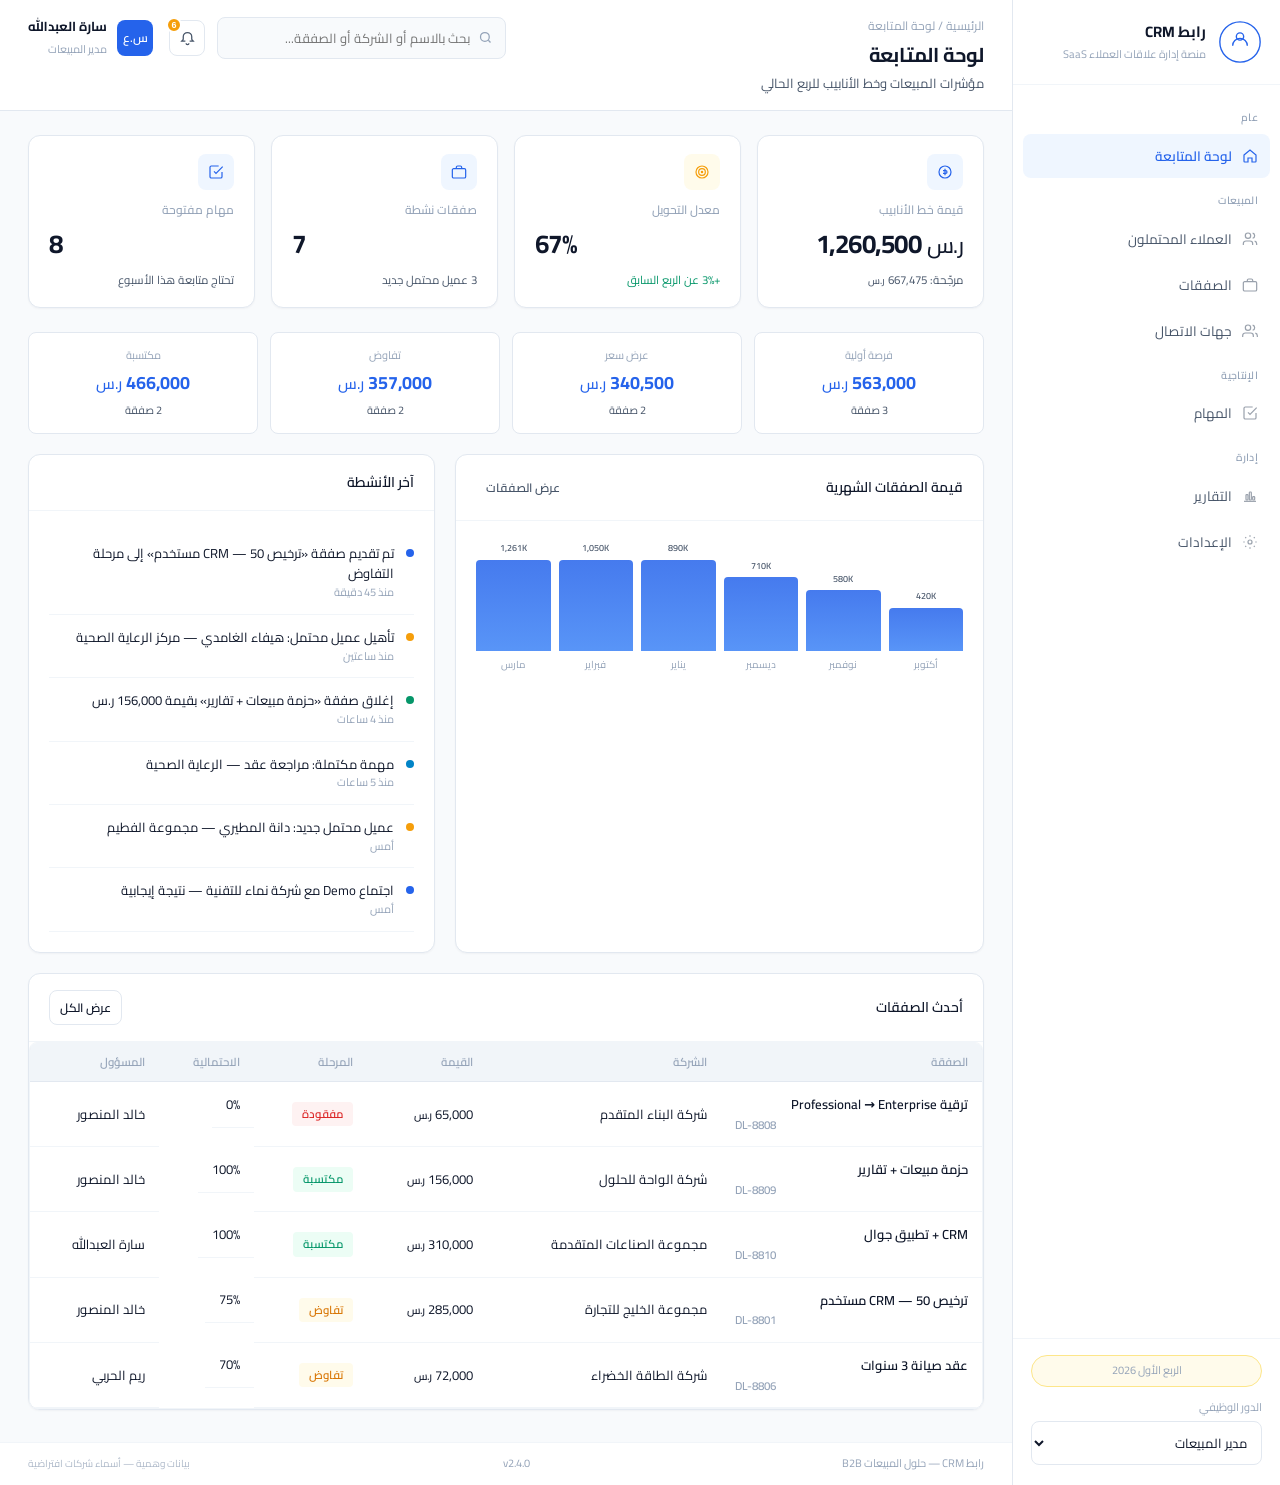
==== index.html @ c5cd6b54 "Portfolio demo — CRM SaaS platform Co-authored-by: Cursor <cursoragent@cursor.com>" ====
<!DOCTYPE html>
<html lang="ar" dir="rtl">
<head>
  <meta charset="UTF-8" />
  <meta name="viewport" content="width=device-width, initial-scale=1" />
  <title>رابط CRM | منصة إدارة علاقات العملاء SaaS</title>
  <meta name="description" content="رابط CRM — منصة إدارة علاقات العملاء SaaS للشركات السعودية" />
  <link rel="preconnect" href="https://fonts.googleapis.com" />
  <link rel="preconnect" href="https://fonts.gstatic.com" crossorigin />
  <link href="https://fonts.googleapis.com/css2?family=Cairo:wght@400;500;600;700&display=swap" rel="stylesheet" />
  <link rel="stylesheet" href="css/styles.css" />
</head>
<body>
  <div id="app" class="shell">
    <aside class="sidebar">
      <header class="brand">
        <div class="brand-seal" aria-hidden="true">
          <svg viewBox="0 0 48 48"><circle cx="24" cy="24" r="22" fill="none" stroke="currentColor" stroke-width="1.5"/><path d="M16 28c0-4.4 3.6-8 8-8s8 3.6 8 8" fill="none" stroke="currentColor" stroke-width="1.5"/><circle cx="24" cy="18" r="4" fill="none" stroke="currentColor" stroke-width="1.5"/></svg>
        </div>
        <div class="brand-text">
          <span class="brand-org">رابط CRM</span>
          <span class="brand-sys">منصة إدارة علاقات العملاء SaaS</span>
        </div>
      </header>
      <nav id="nav" class="nav" aria-label="القائمة الرئيسية"></nav>
      <div class="sidebar-meta">
        <div class="term-pill">الربع الأول <span class="num">2026</span></div>
        <label class="field-label" for="role-select">الدور الوظيفي</label>
        <select id="role-select" class="select">
          <option value="manager">مدير المبيعات</option>
          <option value="rep">مندوب مبيعات</option>
          <option value="admin">مسؤول النظام</option>
        </select>
      </div>
    </aside>
    <div class="workspace">
      <header class="topbar">
        <div class="topbar-start">
          <nav class="breadcrumb" id="breadcrumb" aria-label="مسار التنقل"></nav>
          <h1 id="page-title" class="page-title"></h1>
          <p id="page-sub" class="page-sub"></p>
        </div>
        <div class="topbar-end">
          <label class="search-field">
            <svg width="15" height="15" viewBox="0 0 24 24" fill="none" stroke="currentColor" stroke-width="2"><circle cx="11" cy="11" r="7"/><path d="M20 20l-3.5-3.5"/></svg>
            <input type="search" id="global-search" placeholder="بحث بالاسم أو الشركة أو الصفقة..." />
          </label>
          <button type="button" class="icon-btn" id="notif-btn" aria-label="الإشعارات">
            <svg width="17" height="17" viewBox="0 0 24 24" fill="none" stroke="currentColor" stroke-width="1.8"><path d="M15 17h5l-1.4-1.4A2 2 0 0 1 18 14.2V11a6 6 0 1 0-12 0v3.2c0 .5-.2 1-.6 1.4L4 17h5"/><path d="M10 20a2 2 0 0 0 4 0"/></svg>
            <span class="badge-count">6</span>
          </button>
          <div class="profile">
            <div class="profile-avatar">س.ع</div>
            <div class="profile-info">
              <strong>سارة العبدالله</strong>
              <span id="profile-role">مدير المبيعات</span>
            </div>
          </div>
        </div>
      </header>
      <main id="view" class="content"></main>
      <footer class="app-footer">
        <span>رابط CRM — حلول المبيعات B2B</span>
        <span class="num">v2.4.0</span>
        <span class="footer-note">بيانات وهمية — أسماء شركات افتراضية</span>
      </footer>
    </div>
  </div>
  <div id="toast" class="toast" role="status" hidden></div>
  <div id="modal-root"></div>
  <script src="js/utils.js"></script>
  <script src="js/mock-api.js"></script>
  <script src="js/app.js"></script>
</body>
</html>
---- css/styles.css ----
:root {
  --primary: #2563eb;
  --primary-hover: #1d4ed8;
  --primary-soft: #eff6ff;
  --accent: #f59e0b;
  --accent-soft: #fffbeb;
  --bg: #f8fafc;
  --surface: #ffffff;
  --surface-alt: #f1f5f9;
  --border: #e2e8f0;
  --border-light: #f1f5f9;
  --text: #0f172a;
  --text-secondary: #475569;
  --text-muted: #94a3b8;
  --success: #059669;
  --success-bg: #ecfdf5;
  --warn: #d97706;
  --warn-bg: #fffbeb;
  --info: #0284c7;
  --info-bg: #f0f9ff;
  --danger: #dc2626;
  --danger-bg: #fef2f2;
  --radius: 8px;
  --radius-lg: 12px;
  --shadow-sm: 0 1px 2px rgba(15,23,42,.04);
  --shadow: 0 2px 8px rgba(15,23,42,.06);
  --font: "Cairo", system-ui, sans-serif;
  --sidebar-w: 268px;
}

*, *::before, *::after { box-sizing: border-box; margin: 0; padding: 0; }

body {
  font-family: var(--font);
  background: var(--bg);
  color: var(--text);
  font-size: 14px;
  line-height: 1.6;
  -webkit-font-smoothing: antialiased;
}

.shell { display: flex; min-height: 100vh; }

/* ── Sidebar ── */
.sidebar {
  width: var(--sidebar-w);
  background: var(--surface);
  border-left: 1px solid var(--border);
  display: flex;
  flex-direction: column;
  flex-shrink: 0;
}

.brand {
  display: flex;
  align-items: center;
  gap: 12px;
  padding: 20px 18px;
  border-bottom: 1px solid var(--border-light);
}
.brand-seal { width: 44px; height: 44px; color: var(--primary); flex-shrink: 0; }
.brand-org { display: block; font-size: 15px; font-weight: 700; color: var(--text); }
.brand-sys { display: block; font-size: 11px; color: var(--text-muted); margin-top: 2px; }

.nav { padding: 12px 10px; flex: 1; display: flex; flex-direction: column; gap: 2px; }
.nav-section { font-size: 10.5px; font-weight: 600; color: var(--text-muted); padding: 12px 12px 6px; letter-spacing: 0.03em; }
.nav-item {
  display: flex; align-items: center; gap: 10px;
  width: 100%; padding: 9px 12px;
  border: none; background: none;
  border-radius: var(--radius);
  font-family: inherit; font-size: 13.5px;
  color: var(--text-secondary);
  cursor: pointer; text-align: right;
  transition: background .15s, color .15s;
}
.nav-item svg { opacity: .55; flex-shrink: 0; }
.nav-item:hover { background: var(--surface-alt); color: var(--text); }
.nav-item.active { background: var(--primary-soft); color: var(--primary); font-weight: 600; }
.nav-item.active svg { opacity: 1; color: var(--primary); }

.sidebar-meta {
  padding: 16px 18px 20px;
  border-top: 1px solid var(--border-light);
}
.term-pill {
  font-size: 11px; color: var(--text-muted);
  background: var(--accent-soft);
  border: 1px solid #fde68a;
  padding: 6px 10px; border-radius: 20px;
  margin-bottom: 12px; text-align: center;
}
.field-label { font-size: 11px; color: var(--text-muted); display: block; margin-bottom: 4px; }
.select {
  width: 100%; padding: 8px 10px;
  border: 1px solid var(--border);
  border-radius: var(--radius);
  font-family: inherit; font-size: 13px;
  background: var(--surface); color: var(--text);
}

/* ── Workspace ── */
.workspace { flex: 1; display: flex; flex-direction: column; min-width: 0; }

.topbar {
  background: var(--surface);
  border-bottom: 1px solid var(--border);
  padding: 16px 28px;
  display: flex; justify-content: space-between; align-items: flex-start;
  gap: 20px; flex-wrap: wrap;
}
.breadcrumb { font-size: 12px; color: var(--text-muted); margin-bottom: 4px; }
.breadcrumb a { color: var(--text-muted); text-decoration: none; }
.breadcrumb a:hover { color: var(--primary); }
.page-title { font-size: 20px; font-weight: 700; color: var(--text); letter-spacing: -0.01em; }
.page-sub { font-size: 13px; color: var(--text-secondary); margin-top: 2px; }

.topbar-end { display: flex; align-items: center; gap: 12px; }
.search-field {
  display: flex; align-items: center; gap: 8px;
  background: var(--bg); border: 1px solid var(--border);
  border-radius: var(--radius); padding: 0 12px;
}
.search-field input {
  border: none; background: none; outline: none;
  font-family: inherit; font-size: 13px;
  padding: 8px 0; width: 240px; color: var(--text);
}
.search-field svg { color: var(--text-muted); flex-shrink: 0; }

.icon-btn {
  position: relative; width: 36px; height: 36px;
  border: 1px solid var(--border); border-radius: var(--radius);
  background: var(--surface); cursor: pointer;
  color: var(--text-secondary);
  display: grid; place-items: center;
}
.badge-count {
  position: absolute; top: -4px; left: -4px;
  background: var(--accent); color: #fff;
  font-size: 9px; font-weight: 700;
  min-width: 16px; height: 16px;
  border-radius: 8px; display: grid; place-items: center;
  border: 2px solid var(--surface);
}

.profile { display: flex; align-items: center; gap: 10px; padding-right: 4px; }
.profile-avatar {
  width: 36px; height: 36px; border-radius: var(--radius);
  background: var(--primary); color: #fff;
  font-size: 12px; font-weight: 600;
  display: grid; place-items: center;
}
.profile-info strong { display: block; font-size: 13px; }
.profile-info span { font-size: 11px; color: var(--text-muted); }

.content { flex: 1; padding: 24px 28px 32px; }

.app-footer {
  padding: 12px 28px;
  border-top: 1px solid var(--border-light);
  background: var(--surface);
  display: flex; justify-content: space-between; align-items: center; flex-wrap: wrap; gap: 8px;
  font-size: 11px; color: var(--text-muted);
}
.footer-note { font-size: 10px; opacity: .75; }

/* أرقام موحّدة — إنجليزية دائماً */
.num, .stat-value, .amount, td.num, th.num {
  font-variant-numeric: tabular-nums;
  font-feature-settings: "tnum";
  direction: ltr;
  unicode-bidi: embed;
  display: inline-block;
}
.stat-value.num { display: block; }
.num-suffix { font-size: .85em; font-weight: 500; direction: rtl; unicode-bidi: normal; display: inline; }

.content { animation: fadeIn .25s ease; }
@keyframes fadeIn { from { opacity: 0; transform: translateY(4px); } to { opacity: 1; transform: none; } }
thead th { position: sticky; top: 0; z-index: 1; }
.table-wrap { max-height: 520px; overflow: auto; border-radius: var(--radius); border: 1px solid var(--border-light); }
.table-wrap table { margin: 0; }
.table-wrap thead th { box-shadow: 0 1px 0 var(--border); }
.btn:focus-visible, .nav-item:focus-visible, .select:focus-visible, input:focus-visible {
  outline: 2px solid var(--primary); outline-offset: 2px;
}
.card { transition: box-shadow .2s; }
.card:hover { box-shadow: var(--shadow); }

/* ── Layout helpers ── */
.grid-stats { display: grid; grid-template-columns: repeat(4, 1fr); gap: 16px; margin-bottom: 24px; }
.grid-2 { display: grid; grid-template-columns: 1.3fr 1fr; gap: 20px; }
.grid-3 { display: grid; grid-template-columns: repeat(3, 1fr); gap: 16px; }

@media (max-width: 1200px) { .grid-stats { grid-template-columns: repeat(2, 1fr); } .grid-2, .grid-3 { grid-template-columns: 1fr; } }
@media (max-width: 900px) {
  .sidebar { display: none; }
  .content { padding: 16px; }
  .grid-stats { grid-template-columns: 1fr; }
  .kanban-board { flex-direction: column; }
  .kanban-col { min-width: 100%; }
}

/* ── Cards ── */
.card {
  background: var(--surface);
  border: 1px solid var(--border);
  border-radius: var(--radius-lg);
  box-shadow: var(--shadow-sm);
}
.card-pad { padding: 20px; }
.card-head {
  display: flex; justify-content: space-between; align-items: center;
  padding: 16px 20px;
  border-bottom: 1px solid var(--border-light);
}
.card-head h2 { font-size: 14px; font-weight: 600; }
.card-body { padding: 20px; }

.stat-card { padding: 18px 20px; }
.stat-label { font-size: 12px; color: var(--text-muted); font-weight: 500; }
.stat-value { font-size: 26px; font-weight: 700; margin: 4px 0 6px; letter-spacing: -0.02em; }
.stat-meta { font-size: 11.5px; color: var(--text-secondary); }
.stat-meta.up { color: var(--success); }
.stat-meta.down { color: var(--danger); }
.stat-icon {
  width: 36px; height: 36px; border-radius: var(--radius);
  background: var(--primary-soft); color: var(--primary);
  display: grid; place-items: center; margin-bottom: 10px;
}
.stat-icon.accent { background: var(--accent-soft); color: var(--accent); }

/* ── Table ── */
table { width: 100%; border-collapse: collapse; font-size: 13px; }
thead th {
  text-align: right; padding: 10px 14px;
  font-size: 11.5px; font-weight: 600;
  color: var(--text-muted);
  background: var(--surface-alt);
  border-bottom: 1px solid var(--border);
  white-space: nowrap;
}
tbody td {
  padding: 12px 14px;
  border-bottom: 1px solid var(--border-light);
  vertical-align: middle;
}
tbody tr:hover td { background: var(--surface-alt); }
.td-primary { font-weight: 600; color: var(--text); }
.td-sub { font-size: 11.5px; color: var(--text-muted); display: block; margin-top: 1px; }

/* ── Tags ── */
.tag {
  display: inline-flex; align-items: center;
  padding: 3px 10px; border-radius: 4px;
  font-size: 11.5px; font-weight: 600; white-space: nowrap;
}
.tag-success { background: var(--success-bg); color: var(--success); }
.tag-warn { background: var(--warn-bg); color: var(--warn); }
.tag-info { background: var(--info-bg); color: var(--info); }
.tag-danger { background: var(--danger-bg); color: var(--danger); }
.tag-neutral { background: var(--surface-alt); color: var(--text-secondary); border: 1px solid var(--border-light); }
.tag-accent { background: var(--accent-soft); color: var(--warn); }

/* ── Buttons ── */
.btn {
  display: inline-flex; align-items: center; gap: 6px;
  padding: 7px 14px; border-radius: var(--radius);
  font-family: inherit; font-size: 13px; font-weight: 600;
  cursor: pointer; border: 1px solid transparent;
  transition: all .15s; white-space: nowrap;
}
.btn-primary { background: var(--primary); color: #fff; }
.btn-primary:hover { background: var(--primary-hover); }
.btn-accent { background: var(--accent); color: #fff; }
.btn-accent:hover { background: #d97706; }
.btn-secondary { background: var(--surface); color: var(--text); border-color: var(--border); }
.btn-secondary:hover { border-color: var(--primary); color: var(--primary); }
.btn-ghost { background: none; color: var(--text-secondary); border: none; padding: 7px 10px; }
.btn-ghost:hover { color: var(--primary); background: var(--primary-soft); }
.btn-sm { padding: 5px 10px; font-size: 12px; }
.btn-group { display: flex; gap: 6px; flex-wrap: wrap; }

/* ── Progress ── */
.progress-track { height: 6px; background: var(--border-light); border-radius: 3px; overflow: hidden; margin-top: 6px; }
.progress-fill { height: 100%; background: var(--primary); border-radius: 3px; transition: width .4s ease; }
.progress-fill.accent { background: var(--accent); }

/* ── Pipeline ── */
.pipeline { display: flex; gap: 0; margin: 16px 0; overflow-x: auto; }
.pipe-step {
  flex: 1; text-align: center; padding: 12px 8px; min-width: 90px;
  border: 1px solid var(--border-light);
  border-left: none; background: var(--surface-alt);
  font-size: 11px; color: var(--text-muted);
}
.pipe-step:first-child { border-radius: 0 var(--radius) var(--radius) 0; border-left: 1px solid var(--border-light); }
.pipe-step:last-child { border-radius: var(--radius) 0 0 var(--radius); }
.pipe-step.done { background: var(--success-bg); color: var(--success); border-color: #a7f3d0; }
.pipe-step.active { background: var(--primary-soft); color: var(--primary); border-color: #bfdbfe; font-weight: 600; }
.pipe-step.lost { background: var(--danger-bg); color: var(--danger); border-color: #fecaca; }
.pipe-num { display: block; font-size: 13px; font-weight: 700; margin-bottom: 2px; }

/* ── Kanban ── */
.view-toggle { display: flex; gap: 4px; background: var(--surface-alt); padding: 3px; border-radius: var(--radius); }
.view-toggle button {
  padding: 5px 12px; border: none; background: none;
  font-family: inherit; font-size: 12px; font-weight: 600;
  color: var(--text-muted); cursor: pointer; border-radius: 6px;
}
.view-toggle button.active { background: var(--surface); color: var(--primary); box-shadow: var(--shadow-sm); }

.kanban-board { display: flex; gap: 12px; overflow-x: auto; padding-bottom: 8px; min-height: 420px; }
.kanban-col {
  flex: 1; min-width: 220px; max-width: 280px;
  background: var(--surface-alt); border-radius: var(--radius-lg);
  border: 1px solid var(--border-light);
  display: flex; flex-direction: column;
}
.kanban-col-head {
  padding: 12px 14px; border-bottom: 1px solid var(--border-light);
  display: flex; justify-content: space-between; align-items: center;
}
.kanban-col-head h3 { font-size: 12.5px; font-weight: 600; }
.kanban-col-meta { font-size: 10.5px; color: var(--text-muted); }
.kanban-cards { padding: 10px; flex: 1; display: flex; flex-direction: column; gap: 8px; overflow-y: auto; max-height: 480px; }

.deal-card {
  background: var(--surface); border: 1px solid var(--border);
  border-radius: var(--radius); padding: 12px;
  cursor: pointer; transition: border-color .15s, box-shadow .15s;
}
.deal-card:hover { border-color: var(--primary); box-shadow: var(--shadow-sm); }
.deal-card h4 { font-size: 13px; margin-bottom: 4px; line-height: 1.4; }
.deal-card .company { font-size: 11.5px; color: var(--text-muted); margin-bottom: 8px; }
.deal-card-footer { display: flex; justify-content: space-between; align-items: center; margin-top: 8px; padding-top: 8px; border-top: 1px solid var(--border-light); }
.deal-value { font-size: 13px; font-weight: 700; color: var(--primary); }
.deal-prob { font-size: 10.5px; color: var(--text-muted); }

.score-bar { display: flex; align-items: center; gap: 8px; }
.score-track { flex: 1; height: 4px; background: var(--border-light); border-radius: 2px; overflow: hidden; }
.score-fill { height: 100%; border-radius: 2px; }
.score-fill.high { background: var(--success); }
.score-fill.mid { background: var(--accent); }
.score-fill.low { background: var(--danger); }

/* ── Chart ── */
.bar-chart { display: flex; align-items: flex-end; gap: 8px; height: 160px; padding-bottom: 28px; }
.bar-col { flex: 1; display: flex; flex-direction: column; align-items: center; height: 100%; justify-content: flex-end; }
.bar-fill { width: 100%; background: linear-gradient(180deg, var(--primary) 0%, #3b82f6 100%); border-radius: 4px 4px 0 0; opacity: .85; min-height: 8px; transition: height .5s ease; }
.bar-label { font-size: 10px; color: var(--text-muted); margin-top: 6px; }
.bar-value { font-size: 9px; color: var(--text-secondary); margin-bottom: 4px; font-weight: 600; }

/* ── Person / contact cards ── */
.person-grid { display: grid; grid-template-columns: repeat(auto-fill, minmax(280px, 1fr)); gap: 16px; }
.person-card { padding: 18px; }
.person-card h3 { font-size: 14px; margin-bottom: 2px; }
.person-card .dept { font-size: 12px; color: var(--text-muted); }
.person-stat { display: flex; justify-content: space-between; margin-top: 14px; padding-top: 14px; border-top: 1px solid var(--border-light); font-size: 12px; }
.person-stat strong { font-size: 18px; color: var(--primary); }
.contact-meta { display: flex; flex-direction: column; gap: 4px; margin-top: 12px; font-size: 12px; color: var(--text-secondary); }

/* ── Report tiles ── */
.report-tile {
  padding: 18px; cursor: pointer;
  transition: border-color .15s, box-shadow .15s;
}
.report-tile:hover { border-color: var(--primary); box-shadow: var(--shadow); }
.report-tile h3 { font-size: 14px; margin: 8px 0 4px; }
.report-tile p { font-size: 12px; color: var(--text-muted); line-height: 1.5; }
.report-meta { font-size: 11px; color: var(--text-secondary); margin-top: 10px; }
.report-icon { font-size: 24px; }

/* ── Settings ── */
.settings-section { margin-bottom: 20px; }
.settings-section h3 { font-size: 14px; margin-bottom: 12px; padding-bottom: 8px; border-bottom: 1px solid var(--border-light); }
.stage-list { list-style: none; }
.stage-item {
  display: flex; justify-content: space-between; align-items: center;
  padding: 10px 0; border-bottom: 1px solid var(--border-light); font-size: 13px;
}
.stage-dot { width: 10px; height: 10px; border-radius: 50%; margin-left: 10px; }
.integration-row {
  display: flex; justify-content: space-between; align-items: center;
  padding: 12px 0; border-bottom: 1px solid var(--border-light);
}
.integration-row:last-child { border-bottom: none; }
.integration-info strong { display: block; font-size: 13px; }
.integration-info span { font-size: 11.5px; color: var(--text-muted); }

/* ── Filters ── */
.toolbar { display: flex; gap: 10px; flex-wrap: wrap; margin-bottom: 16px; align-items: center; justify-content: space-between; }
.toolbar-start, .toolbar-end { display: flex; gap: 10px; flex-wrap: wrap; align-items: center; }
.toolbar .select, .toolbar input {
  padding: 7px 12px; border: 1px solid var(--border);
  border-radius: var(--radius); font-family: inherit; font-size: 13px;
  background: var(--surface); color: var(--text);
}

/* ── Activity feed ── */
.activity-list { list-style: none; }
.activity-item {
  display: flex; gap: 12px; padding: 12px 0;
  border-bottom: 1px solid var(--border-light);
  font-size: 13px;
}
.activity-dot { width: 8px; height: 8px; border-radius: 50%; background: var(--primary); margin-top: 6px; flex-shrink: 0; }
.activity-dot.won { background: var(--success); }
.activity-dot.lead { background: var(--accent); }
.activity-dot.task { background: var(--info); }
.activity-time { font-size: 11px; color: var(--text-muted); white-space: nowrap; }

/* ── Tasks ── */
.task-row { display: flex; align-items: flex-start; gap: 12px; }
.task-check {
  width: 18px; height: 18px; border: 2px solid var(--border);
  border-radius: 4px; cursor: pointer; flex-shrink: 0; margin-top: 2px;
  display: grid; place-items: center; transition: all .15s;
}
.task-check.done { background: var(--success); border-color: var(--success); color: #fff; font-size: 11px; }
.task-row.done .task-title { text-decoration: line-through; color: var(--text-muted); }
.priority-high { color: var(--danger); }
.priority-medium { color: var(--warn); }
.priority-low { color: var(--text-muted); }

/* ── Modal ── */
.modal-overlay {
  position: fixed; inset: 0; background: rgba(15,23,42,.4);
  display: grid; place-items: center; z-index: 300; padding: 20px;
}
.modal {
  background: var(--surface); border-radius: var(--radius-lg);
  width: min(520px, 100%); max-height: 90vh; overflow-y: auto;
  box-shadow: 0 16px 48px rgba(15,23,42,.15);
  border: 1px solid var(--border);
}
.modal-header { padding: 18px 22px; border-bottom: 1px solid var(--border-light); }
.modal-header h3 { font-size: 16px; }
.modal-body { padding: 22px; font-size: 13px; color: var(--text-secondary); line-height: 1.7; }
.modal-footer { padding: 14px 22px; border-top: 1px solid var(--border-light); display: flex; gap: 8px; justify-content: flex-start; }
.modal-kpi { display: grid; grid-template-columns: repeat(2, 1fr); gap: 12px; margin: 16px 0; }
.modal-kpi-item { background: var(--surface-alt); padding: 12px; border-radius: var(--radius); }
.modal-kpi-item span { font-size: 11px; color: var(--text-muted); display: block; }
.modal-kpi-item strong { font-size: 15px; color: var(--text); }

/* ── Misc ── */
.toast {
  position: fixed; bottom: 24px; left: 50%; transform: translateX(-50%);
  background: var(--text); color: #fff;
  padding: 10px 20px; border-radius: var(--radius);
  font-size: 13px; z-index: 400; box-shadow: var(--shadow);
}
.loading-state { display: flex; align-items: center; justify-content: center; gap: 10px; padding: 60px; color: var(--text-muted); }
.spinner { width: 20px; height: 20px; border: 2px solid var(--border); border-top-color: var(--primary); border-radius: 50%; animation: spin .7s linear infinite; }
@keyframes spin { to { transform: rotate(360deg); } }
.empty-state { text-align: center; padding: 48px 20px; color: var(--text-muted); font-size: 13px; }
.kpi-row { display: flex; gap: 24px; flex-wrap: wrap; margin-top: 8px; }
.kpi-item span { font-size: 11px; color: var(--text-muted); }
.kpi-item strong { display: block; font-size: 15px; margin-top: 2px; }

.stage-summary { display: grid; grid-template-columns: repeat(4, 1fr); gap: 12px; margin-bottom: 20px; }
.stage-summary-item {
  background: var(--surface); border: 1px solid var(--border);
  border-radius: var(--radius); padding: 14px; text-align: center;
}
.stage-summary-item .label { font-size: 11px; color: var(--text-muted); }
.stage-summary-item .value { font-size: 18px; font-weight: 700; color: var(--primary); margin: 4px 0; }
.stage-summary-item .count { font-size: 11px; color: var(--text-secondary); }

@media (max-width: 900px) { .stage-summary { grid-template-columns: repeat(2, 1fr); } }
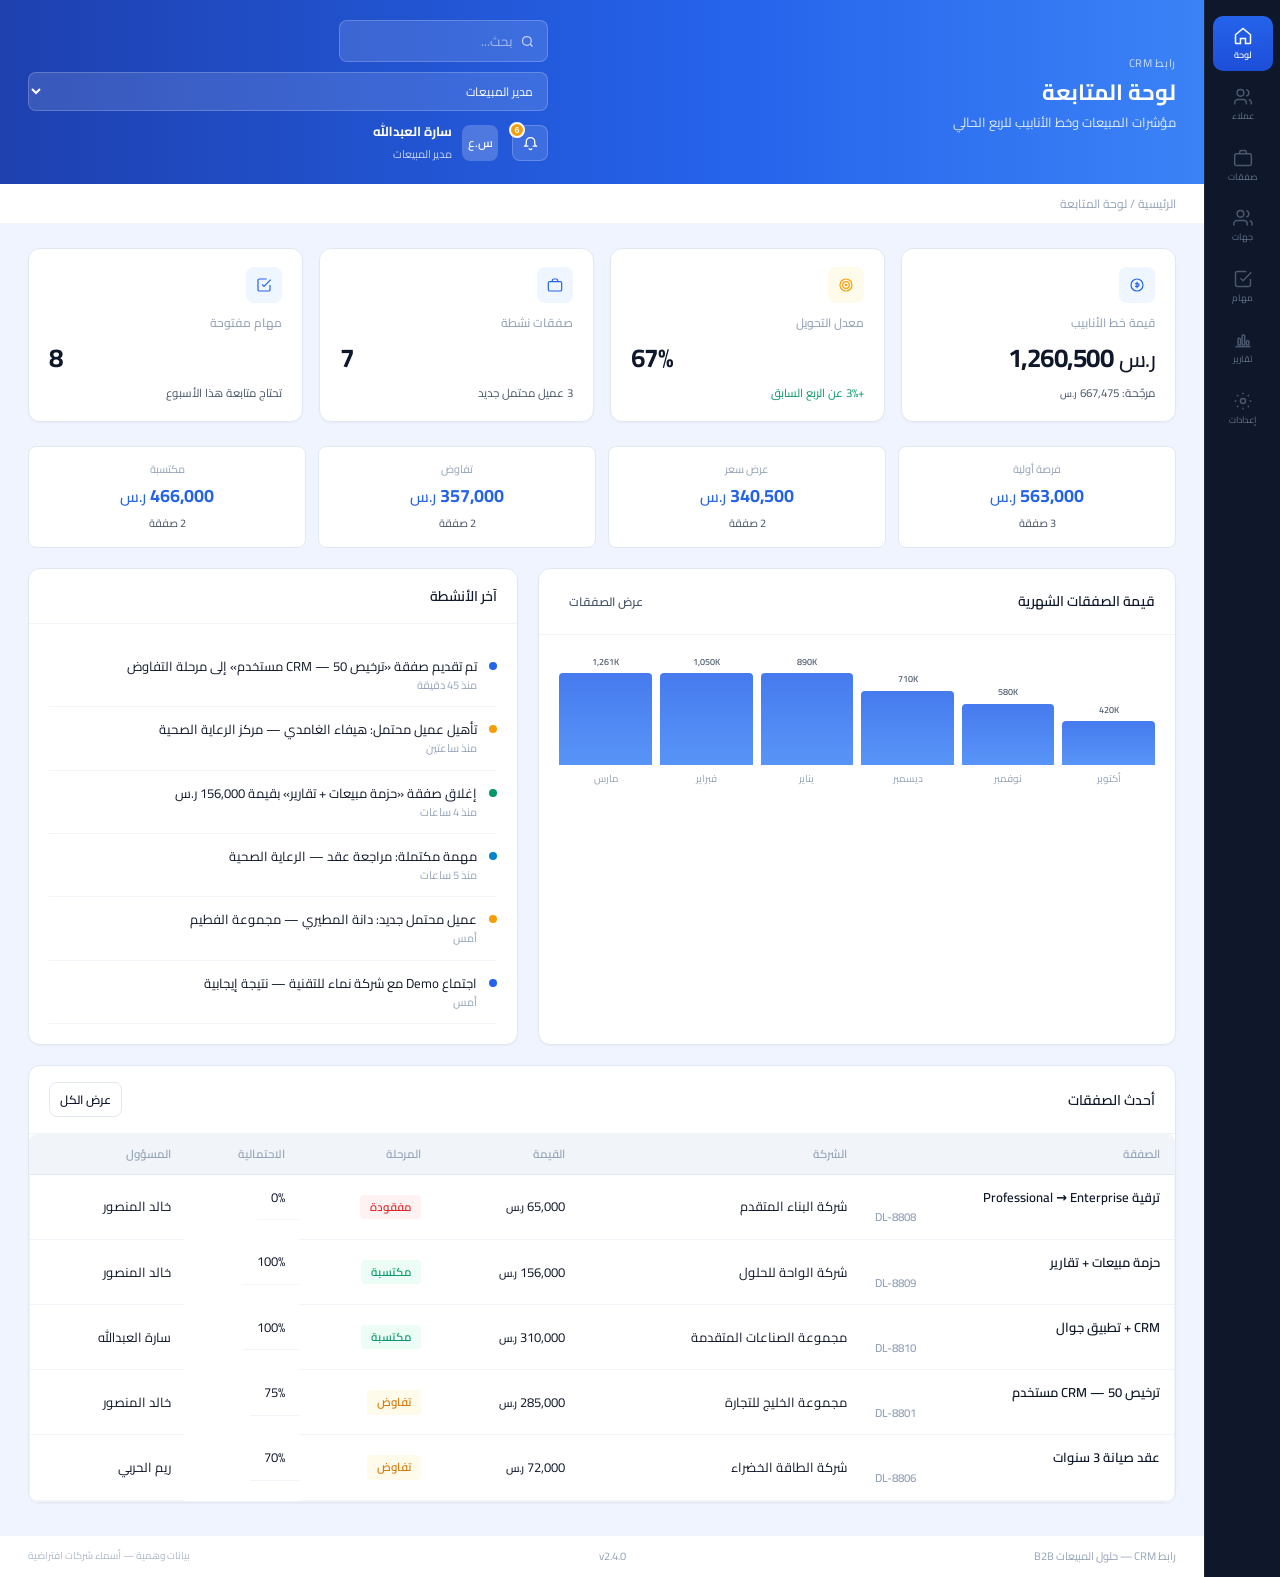
==== commit 861cb257: "Distinct layout per platform — unique navigation patterns Co-authored-by: Cursor <cursoragent@cursor" ====
--- a/index.html
+++ b/index.html
@@ -10,41 +10,26 @@
   <link href="https://fonts.googleapis.com/css2?family=Cairo:wght@400;500;600;700&display=swap" rel="stylesheet" />
   <link rel="stylesheet" href="css/styles.css" />
 </head>
-<body>
-  <div id="app" class="shell">
-    <aside class="sidebar">
-      <header class="brand">
-        <div class="brand-seal" aria-hidden="true">
-          <svg viewBox="0 0 48 48"><circle cx="24" cy="24" r="22" fill="none" stroke="currentColor" stroke-width="1.5"/><path d="M16 28c0-4.4 3.6-8 8-8s8 3.6 8 8" fill="none" stroke="currentColor" stroke-width="1.5"/><circle cx="24" cy="18" r="4" fill="none" stroke="currentColor" stroke-width="1.5"/></svg>
+<body class="layout-crm">
+  <div id="app" class="shell shell-crm">
+    <aside class="icon-rail" id="nav" aria-label="القائمة الرئيسية"></aside>
+    <div class="crm-main">
+      <header class="crm-banner">
+        <div class="banner-text">
+          <span class="banner-label">رابط CRM</span>
+          <h2 id="page-title" class="banner-title"></h2>
+          <p id="page-sub" class="banner-sub"></p>
         </div>
-        <div class="brand-text">
-          <span class="brand-org">رابط CRM</span>
-          <span class="brand-sys">منصة إدارة علاقات العملاء SaaS</span>
-        </div>
-      </header>
-      <nav id="nav" class="nav" aria-label="القائمة الرئيسية"></nav>
-      <div class="sidebar-meta">
-        <div class="term-pill">الربع الأول <span class="num">2026</span></div>
-        <label class="field-label" for="role-select">الدور الوظيفي</label>
-        <select id="role-select" class="select">
-          <option value="manager">مدير المبيعات</option>
-          <option value="rep">مندوب مبيعات</option>
-          <option value="admin">مسؤول النظام</option>
-        </select>
-      </div>
-    </aside>
-    <div class="workspace">
-      <header class="topbar">
-        <div class="topbar-start">
-          <nav class="breadcrumb" id="breadcrumb" aria-label="مسار التنقل"></nav>
-          <h1 id="page-title" class="page-title"></h1>
-          <p id="page-sub" class="page-sub"></p>
-        </div>
-        <div class="topbar-end">
+        <div class="banner-actions">
           <label class="search-field">
             <svg width="15" height="15" viewBox="0 0 24 24" fill="none" stroke="currentColor" stroke-width="2"><circle cx="11" cy="11" r="7"/><path d="M20 20l-3.5-3.5"/></svg>
-            <input type="search" id="global-search" placeholder="بحث بالاسم أو الشركة أو الصفقة..." />
+            <input type="search" id="global-search" placeholder="بحث..." />
           </label>
+          <select id="role-select" class="select select-compact">
+            <option value="manager">مدير المبيعات</option>
+            <option value="rep">مندوب مبيعات</option>
+            <option value="admin">مسؤول النظام</option>
+          </select>
           <button type="button" class="icon-btn" id="notif-btn" aria-label="الإشعارات">
             <svg width="17" height="17" viewBox="0 0 24 24" fill="none" stroke="currentColor" stroke-width="1.8"><path d="M15 17h5l-1.4-1.4A2 2 0 0 1 18 14.2V11a6 6 0 1 0-12 0v3.2c0 .5-.2 1-.6 1.4L4 17h5"/><path d="M10 20a2 2 0 0 0 4 0"/></svg>
             <span class="badge-count">6</span>
@@ -58,6 +43,7 @@
           </div>
         </div>
       </header>
+      <nav class="breadcrumb-bar" id="breadcrumb" aria-label="مسار التنقل"></nav>
       <main id="view" class="content"></main>
       <footer class="app-footer">
         <span>رابط CRM — حلول المبيعات B2B</span>
--- a/css/styles.css
+++ b/css/styles.css
@@ -469,3 +469,65 @@
 .stage-summary-item .count { font-size: 11px; color: var(--text-secondary); }
 
 @media (max-width: 900px) { .stage-summary { grid-template-columns: repeat(2, 1fr); } }
+
+/* ── Layout: CRM — سكة أيقونات يسار + بانر علوي ── */
+.layout-crm { background: #f0f4ff; }
+.shell-crm { flex-direction: row; min-height: 100vh; }
+.icon-rail {
+  width: 76px; background: #0f172a;
+  display: flex; flex-direction: column; align-items: center;
+  padding: 16px 8px; gap: 6px; flex-shrink: 0;
+  border-left: 1px solid #1e293b;
+}
+.icon-rail .nav-section { display: none; }
+.icon-rail .nav-item {
+  width: 60px; flex-direction: column; gap: 4px;
+  padding: 10px 4px; border-radius: 10px;
+  color: #64748b; font-size: 9px; text-align: center;
+  line-height: 1.2;
+}
+.icon-rail .nav-item svg { width: 20px; height: 20px; opacity: .7; }
+.icon-rail .nav-item:hover { background: #1e293b; color: #cbd5e1; }
+.icon-rail .nav-item.active {
+  background: linear-gradient(180deg, #2563eb, #1d4ed8);
+  color: #fff; font-weight: 600;
+}
+.icon-rail .nav-item.active svg { opacity: 1; color: #fff; }
+.crm-main { flex: 1; display: flex; flex-direction: column; min-width: 0; }
+.crm-banner {
+  display: flex; justify-content: space-between; align-items: center; flex-wrap: wrap;
+  gap: 16px; padding: 20px 28px;
+  background: linear-gradient(90deg, #1e40af 0%, #2563eb 60%, #3b82f6 100%);
+  color: #fff;
+}
+.banner-label { font-size: 11px; opacity: .75; text-transform: uppercase; letter-spacing: .06em; }
+.banner-title { font-size: 22px; font-weight: 700; margin: 2px 0; }
+.banner-sub { font-size: 13px; opacity: .85; }
+.banner-actions { display: flex; align-items: center; gap: 10px; flex-wrap: wrap; }
+.banner-actions .search-field { background: rgba(255,255,255,.12); border-color: rgba(255,255,255,.2); }
+.banner-actions .search-field input { color: #fff; width: 160px; }
+.banner-actions .search-field input::placeholder { color: rgba(255,255,255,.55); }
+.banner-actions .search-field svg { color: rgba(255,255,255,.7); }
+.banner-actions .icon-btn { background: rgba(255,255,255,.12); border-color: rgba(255,255,255,.2); color: #fff; }
+.banner-actions .profile-avatar { background: rgba(255,255,255,.2); }
+.banner-actions .profile-info strong, .banner-actions .profile-info span { color: #fff; }
+.banner-actions .profile-info span { opacity: .75; }
+.select-compact {
+  padding: 6px 10px; font-size: 12px; border-radius: 8px;
+  background: rgba(255,255,255,.12); border: 1px solid rgba(255,255,255,.2);
+  color: #fff; font-family: inherit;
+}
+.select-compact option { color: var(--text); background: #fff; }
+.breadcrumb-bar {
+  padding: 10px 28px; font-size: 12px; color: var(--text-muted);
+  background: var(--surface); border-bottom: 1px solid var(--border-light);
+}
+.breadcrumb-bar a { color: var(--text-muted); text-decoration: none; }
+.shell-crm .content { background: #f0f4ff; }
+.shell-crm .sidebar { display: none; }
+@media (max-width: 900px) {
+  .icon-rail { width: 56px; padding: 12px 4px; }
+  .icon-rail .nav-item { width: 48px; font-size: 0; padding: 12px 4px; }
+  .icon-rail .nav-item svg { width: 18px; height: 18px; }
+  .crm-banner { padding: 16px; }
+}
